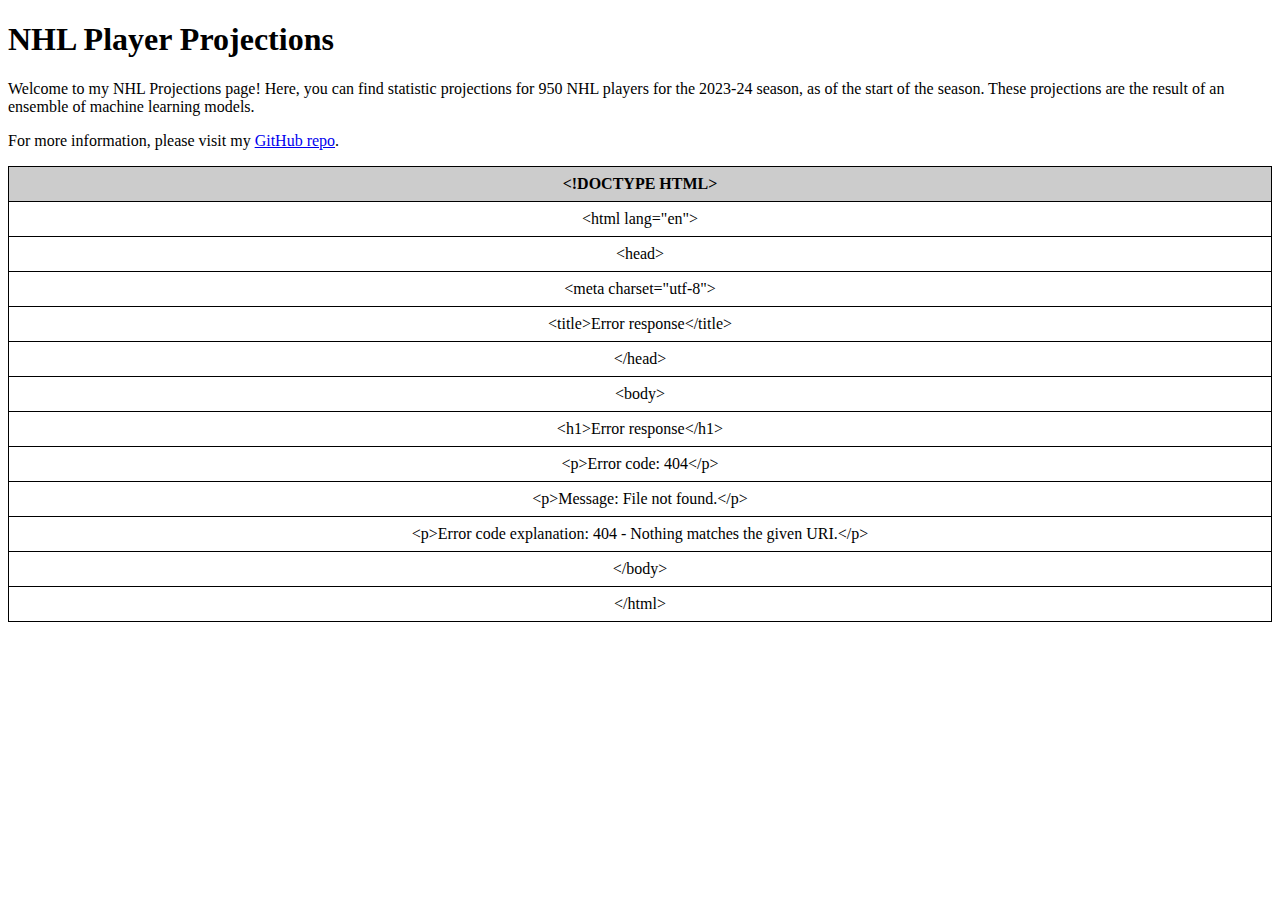
==== docs/index.html @ 4c5d994a "Move to docs folder" ====
<!DOCTYPE html>
<html>
<head>
		<title>NHL Projections</title>
		<style>
				table {
						border-collapse: collapse;
						width: 100%;
				}

				th, td {
						border: 1px solid black;
						padding: 8px;
						text-align: center;
						background-color: transparent;
				}

				th {
						background-color: #CCC;
						font-weight: bold;
				}
		</style>
</head>
<body>
		<h1>NHL Player Projections</h1>

		<p>Welcome to my NHL Projections page! Here, you can find statistic projections for 950 NHL players for the 2023-24 season, as of the start of the season. These projections are the result of an ensemble of machine learning models.</p>
	
	<p>For more information, please visit my <a href="https://github.com/andrewderango/NHL-Projections-2023">GitHub repo</a>.</p>

		<table id="csvTable"></table>

		<script>
				function loadCSV(file) {
						const table = document.getElementById('csvTable');
						table.innerHTML = '';

						fetch(file)
								.then(response => response.text())
								.then(data => {
										const rows = data.trim().split('\n');
										const header = rows.shift().split(',');

										const headerRow = table.insertRow();
										header.forEach(column => {
												const th = document.createElement('th');
												th.textContent = column;
												headerRow.appendChild(th);
										});

										rows.forEach(row => {
												const columns = row.split(',');
												const newRow = table.insertRow();
												columns.forEach(column => {
														const cell = newRow.insertCell();
														cell.textContent = column;
												});
										});
								})
								.catch(error => console.error('Error:', error));
				}

				loadCSV('projections.csv');
		</script>
</body>
</html>
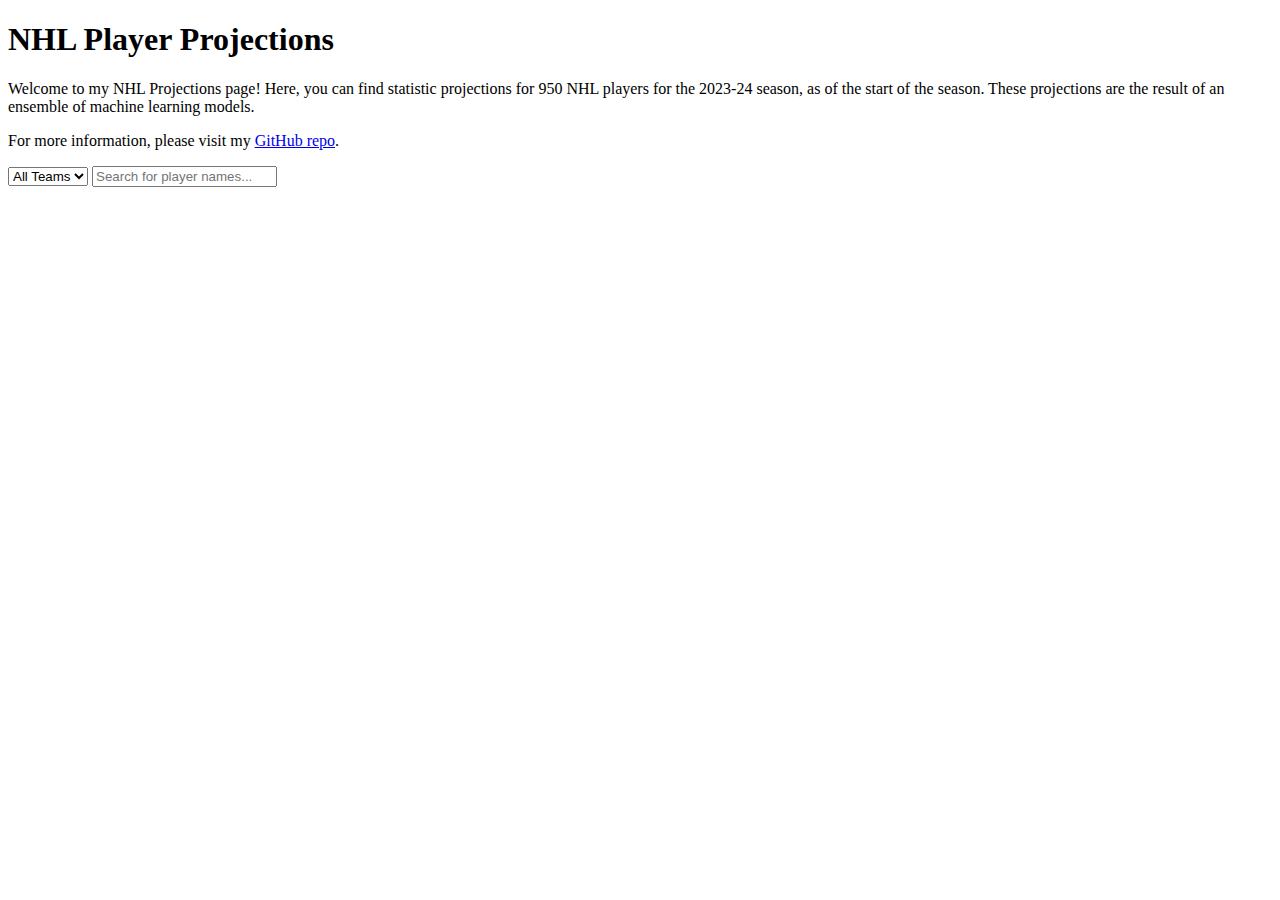
==== commit c3dfd34a: "Better website formatting" ====
--- a/docs/index.html
+++ b/docs/index.html
@@ -1,66 +1,29 @@
 <!DOCTYPE html>
-<html>
+<html lang="en">
 <head>
-		<title>NHL Projections</title>
-		<style>
-				table {
-						border-collapse: collapse;
-						width: 100%;
-				}
-
-				th, td {
-						border: 1px solid black;
-						padding: 8px;
-						text-align: center;
-						background-color: transparent;
-				}
-
-				th {
-						background-color: #CCC;
-						font-weight: bold;
-				}
-		</style>
+    <meta charset="UTF-8">
+    <meta name="viewport" content="width=device-width, initial-scale=1.0">
+    <title>NHL Projections</title>
+    <link rel="stylesheet" href="style.css">
 </head>
 <body>
-		<h1>NHL Player Projections</h1>
+    <h1>NHL Player Projections</h1>
 
-		<p>Welcome to my NHL Projections page! Here, you can find statistic projections for 950 NHL players for the 2023-24 season, as of the start of the season. These projections are the result of an ensemble of machine learning models.</p>
-	
-	<p>For more information, please visit my <a href="https://github.com/andrewderango/NHL-Projections-2023">GitHub repo</a>.</p>
+    <p>Welcome to my NHL Projections page! Here, you can find statistic projections for 950 NHL players for the 2023-24 season, as of the start of the season. These projections are the result of an ensemble of machine learning models.</p>
 
-		<table id="csvTable"></table>
+    <p>For more information, please visit my <a href="https://github.com/andrewderango/NHL-Projections-2023">GitHub repo</a>.</p>
 
-		<script>
-				function loadCSV(file) {
-						const table = document.getElementById('csvTable');
-						table.innerHTML = '';
+    <select id="teamFilter" onchange="searchTable()">
+        <option value="">All Teams</option>
+        <!-- Teams will be added here by loadCSV -->
+    </select>
 
-						fetch(file)
-								.then(response => response.text())
-								.then(data => {
-										const rows = data.trim().split('\n');
-										const header = rows.shift().split(',');
+    <input type="text" id="searchInput" onkeyup="searchTable()" placeholder="Search for player names...">
+    
+    <div class="table-container">
+        <table id="csvTable"></table>
+    </div>
 
-										const headerRow = table.insertRow();
-										header.forEach(column => {
-												const th = document.createElement('th');
-												th.textContent = column;
-												headerRow.appendChild(th);
-										});
-
-										rows.forEach(row => {
-												const columns = row.split(',');
-												const newRow = table.insertRow();
-												columns.forEach(column => {
-														const cell = newRow.insertCell();
-														cell.textContent = column;
-												});
-										});
-								})
-								.catch(error => console.error('Error:', error));
-				}
-
-				loadCSV('projections.csv');
-		</script>
+    <script src="script.js"></script>
 </body>
 </html>
--- a/docs/style.css
+++ b/docs/style.css
@@ -0,0 +1,4 @@
+html {
+	height: 100%;
+	width: 100%;
+}
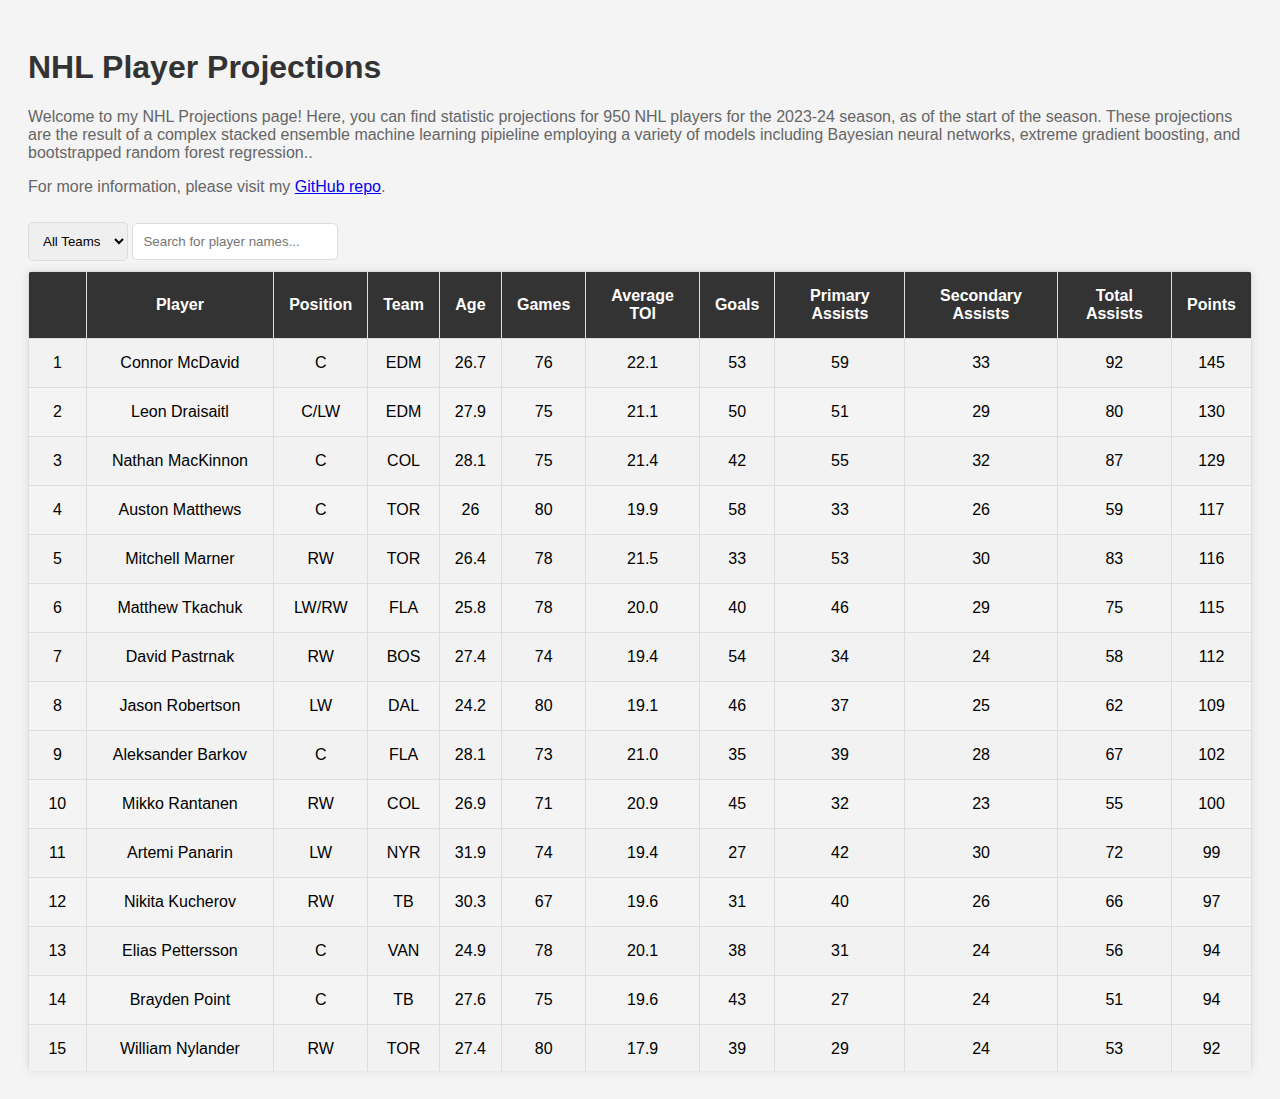
==== commit 5095d7a2: "Update index.html" ====
--- a/docs/index.html
+++ b/docs/index.html
@@ -9,7 +9,7 @@
 <body>
     <h1>NHL Player Projections</h1>
 
-    <p>Welcome to my NHL Projections page! Here, you can find statistic projections for 950 NHL players for the 2023-24 season, as of the start of the season. These projections are the result of an ensemble of machine learning models.</p>
+    <p>Welcome to my NHL Projections page! Here, you can find statistic projections for 950 NHL players for the 2023-24 season, as of the start of the season. These projections are the result of a complex stacked ensemble machine learning pipieline employing a variety of models including Bayesian neural networks, extreme gradient boosting, and bootstrapped random forest regression..</p>
 
     <p>For more information, please visit my <a href="https://github.com/andrewderango/NHL-Projections-2023">GitHub repo</a>.</p>
 
--- a/docs/style.css
+++ b/docs/style.css
@@ -1,4 +1,59 @@
-html {
-	height: 100%;
-	width: 100%;
+body {
+		background-color: #f4f4f4;
+		font-family: Arial, sans-serif;
+		padding: 20px;
 }
+
+h1 {
+		color: #333;
+}
+
+p {
+		color: #666;
+}
+
+#teamFilter, #searchInput {
+		margin: 10px 0;
+		padding: 10px;
+		border-radius: 5px;
+		border: 1px solid #ddd;
+}
+
+.table-container {
+		height: calc(100vh - 100px);
+		overflow: auto;
+		border-radius: 5px;
+		box-shadow: 0 0 10px rgba(0, 0, 0, 0.1);
+}
+
+#csvTable {
+		position: relative;
+		width: 100%;
+		border-collapse: collapse;
+}
+
+#csvTable th, #csvTable td {
+		border: 1px solid #ddd;
+		padding: 15px;
+		text-align: center;
+}
+
+#csvTable thead th {
+		position: sticky;
+		top: 0;
+		background: #333;
+		color: #fff;
+		font-weight: bold;
+}
+
+#csvTable tr:nth-child(even) {
+		background-color: #f2f2f2;
+}
+
+#csvTable tr:hover {
+		background-color: #ddd;
+}
+
+#searchInput {
+		width: 15%;
+}
